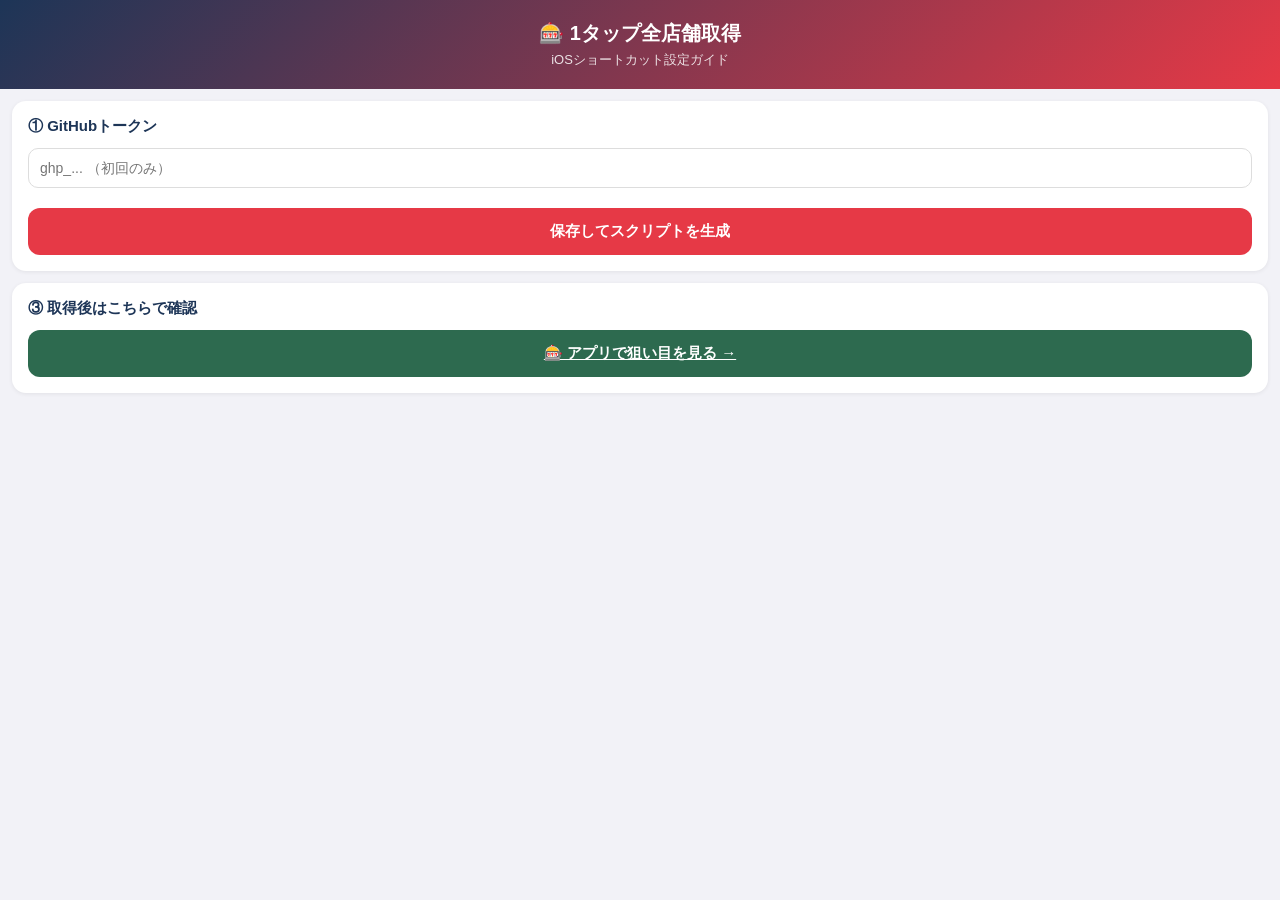
==== docs/shortcut.html @ c2588701 "fix: 連続実行で送信が途中で殺されるバグを修正（1タップ全店舗の前提） これまで「送信前にcompletion()」していたため、ショートカットが次の店のURLを 開いた瞬間にページが破棄され、送" ====
<!DOCTYPE html>
<html lang="ja">
<head>
  <meta charset="UTF-8">
  <meta name="viewport" content="width=device-width, initial-scale=1.0">
  <title>1タップ全店舗取得 – iOSショートカット設定</title>
  <style>
    *{box-sizing:border-box;margin:0;padding:0}
    body{font-family:-apple-system,BlinkMacSystemFont,'Segoe UI',sans-serif;background:#f2f2f7;color:#1c1c1e}
    .header{background:linear-gradient(135deg,#1d3557,#e63946);color:#fff;padding:20px 16px;text-align:center}
    .header h1{font-size:20px;margin-bottom:4px}
    .header p{font-size:13px;opacity:.85}
    .card{background:#fff;border-radius:14px;margin:12px;padding:16px;box-shadow:0 1px 4px rgba(0,0,0,.07)}
    .card h2{font-size:15px;font-weight:700;margin-bottom:12px;color:#1d3557}
    .btn{display:block;width:100%;padding:14px;border:none;border-radius:12px;font-size:15px;font-weight:700;cursor:pointer;text-align:center;margin-top:10px}
    .btn-primary{background:#e63946;color:#fff}
    .btn-copy{background:#1d3557;color:#fff;font-size:13px;padding:10px}
    .btn-green{background:#2d6a4f;color:#fff}
    .step{display:flex;align-items:flex-start;gap:12px;margin-bottom:14px;padding-bottom:14px;border-bottom:1px solid #f0f0f0}
    .step:last-child{border-bottom:none;margin-bottom:0}
    .step-num{background:#e63946;color:#fff;border-radius:50%;width:28px;height:28px;flex-shrink:0;display:flex;align-items:center;justify-content:center;font-size:14px;font-weight:700}
    .step-body{flex:1}
    .step-title{font-size:14px;font-weight:700;margin-bottom:4px}
    .step-desc{font-size:12px;color:#666;line-height:1.7}
    .step-desc strong{color:#e63946}
    .code-block{background:#1c1c1e;color:#4ade80;border-radius:10px;padding:12px;font-size:11px;font-family:monospace;word-break:break-all;margin-top:8px;max-height:80px;overflow:hidden;position:relative}
    .code-block.expanded{max-height:none}
    .token-ok{display:inline-block;background:#2d6a4f;color:#fff;border-radius:8px;padding:2px 8px;font-size:11px;margin-left:6px}
    input[type=password]{width:100%;padding:11px;border:1px solid #ddd;border-radius:10px;font-size:14px;margin-bottom:10px}
    .store-card{background:#f7f7f7;border-radius:10px;padding:12px;margin-bottom:10px}
    .store-card h3{font-size:13px;font-weight:700;margin-bottom:8px;color:#333}
    .copied{background:#2d6a4f!important}
    .flow-arrow{text-align:center;font-size:20px;color:#ccc;margin:4px 0}
    .badge{display:inline-block;border-radius:6px;padding:2px 8px;font-size:11px;font-weight:700;margin-right:4px}
    .badge-ios{background:#007aff;color:#fff}
    .badge-auto{background:#2d6a4f;color:#fff}
    .tag-new{background:#ff9f0a;color:#fff;border-radius:6px;padding:1px 6px;font-size:10px;margin-left:4px}
  </style>
</head>
<body>

<div class="header">
  <h1>🎰 1タップ全店舗取得</h1>
  <p>iOSショートカット設定ガイド</p>
</div>

<!-- STEP0: トークン -->
<div class="card">
  <h2>① GitHubトークン <span id="token-badge"></span></h2>
  <input type="password" id="token-input" placeholder="ghp_... （初回のみ）">
  <button class="btn btn-primary" onclick="saveToken()">保存してスクリプトを生成</button>
</div>

<!-- STEP1: ショートカット作成 -->
<div class="card" id="shortcut-guide" style="display:none">
  <h2>② iOSショートカットを作る</h2>

  <div style="background:#fff3cd;border-radius:10px;padding:10px 12px;margin-bottom:14px;font-size:12px;color:#856404">
    💡 ショートカットを1つ作るだけで、毎日1タップで6店舗のデータが全部取れます
  </div>

  <!-- ショートカット作成手順 -->
  <div class="step">
    <div class="step-num">1</div>
    <div class="step-body">
      <div class="step-title">ショートカットアプリを開く</div>
      <div class="step-desc">ホーム画面の「<strong>ショートカット</strong>」→ 右上の「<strong>＋</strong>」</div>
    </div>
  </div>

  <!-- 店舗ごとにURLオープン+JS実行を繰り返す -->
  <div style="font-size:12px;color:#666;margin-bottom:10px;padding:8px 10px;background:#f5f5f5;border-radius:8px">
    以下の <strong>①URLを開く → ②待機(3秒) → ③スクリプト実行</strong> を6店舗分追加します（計18アクション）
  </div>

  <div style="background:#e8f5e9;border-radius:10px;padding:10px 12px;margin-bottom:14px;font-size:12px;color:#1b5e20;line-height:1.8">
    <b>⚠️ 先に1回だけ準備してください</b><br>
    ダイナムとベガス成沢は<b>ボット認証</b>が出ます。初回は各店のURLをSafariで手動で開き、認証を通してください。
    Cookieが残るので、以降はショートカットだけで通ります。<br>
    <b>💡「待機」を必ず挟むこと</b>：ページ読み込みが終わる前にスクリプトが走ると失敗します。遅い店は5秒に伸ばしてください。
  </div>

  <!-- アイランド米沢 -->
  <div class="store-card">
    <h3>🏪 アイランド米沢</h3>
    <div class="step-desc" style="margin-bottom:8px">「<strong>URLを開く</strong>」アクションを追加 → 以下のURLを貼り付け</div>
    <div class="code-block" id="url-yonezawa">https://island.pt.teramoba2.com/yonezawa/standlist_slot?kind_code=Z</div>
    <button class="btn btn-copy" onclick="copyText('url-yonezawa',this)">📋 URLをコピー</button>
    <div class="step-desc" style="margin-top:10px;margin-bottom:8px">「<strong>待機</strong>」3秒 → 「<strong>Safariでスクリプトを実行</strong>」アクション追加 → 以下をコピーして貼り付け</div>
    <div class="code-block" id="code-yonezawa">⏳ 生成中...</div>
    <button class="btn btn-copy" onclick="copyText('code-yonezawa',this)">📋 スクリプトをコピー</button>
  </div>

  <div class="flow-arrow">↓</div>

  <!-- 上山 -->
  <div class="store-card">
    <h3>🏪 1円劇場上山</h3>
    <div class="step-desc" style="margin-bottom:8px">「<strong>URLを開く</strong>」アクション追加 → URLを貼り付け</div>
    <div class="code-block" id="url-kaminoyama">https://island.pt.teramoba2.com/kaminoyama/standlist_slot?kind_code=Z</div>
    <button class="btn btn-copy" onclick="copyText('url-kaminoyama',this)">📋 URLをコピー</button>
    <div class="step-desc" style="margin-top:10px;margin-bottom:8px">「<strong>待機</strong>」3秒 → 「<strong>Safariでスクリプトを実行</strong>」アクション追加 → スクリプトを貼り付け</div>
    <div class="code-block" id="code-kaminoyama">⏳ 生成中...</div>
    <button class="btn btn-copy" onclick="copyText('code-kaminoyama',this)">📋 スクリプトをコピー</button>
  </div>

  <div class="flow-arrow">↓</div>

  <!-- ベガスベガス米沢 -->
  <div class="store-card">
    <h3>🏪 ベガスベガス米沢</h3>
    <div class="step-desc" style="margin-bottom:8px">「<strong>URLを開く</strong>」アクション追加 → URLを貼り付け</div>
    <div class="code-block" id="url-vegas">https://vegasmobile.pt.teramoba2.com/hl-105/rack_info_kt?kind_code=21</div>
    <button class="btn btn-copy" onclick="copyText('url-vegas',this)">📋 URLをコピー</button>
    <div class="step-desc" style="margin-top:10px;margin-bottom:8px">「<strong>待機</strong>」3秒 → 「<strong>Safariでスクリプトを実行</strong>」アクション追加 → スクリプトを貼り付け</div>
    <div class="code-block" id="code-vegas">⏳ 生成中...</div>
    <button class="btn btn-copy" onclick="copyText('code-vegas',this)">📋 スクリプトをコピー</button>
  </div>

  <div class="flow-arrow">↓</div>

  <!-- ベガスベガス成沢 -->
  <div class="store-card">
    <h3>🏪 ベガスベガス成沢</h3>
    <div class="step-desc" style="margin-bottom:8px">※ 成沢だけはテラモバではなく<strong>P'sCUBE</strong>。URLが他店と違うので注意</div>
    <div class="step-desc" style="margin-bottom:8px">「<strong>URLを開く</strong>」アクション追加 → URLを貼り付け</div>
    <div class="code-block" id="url-narusawa">https://www.pscube.jp/dedamajyoho-P-townDMMpachi/c721220/</div>
    <button class="btn btn-copy" onclick="copyText('url-narusawa',this)">📋 URLをコピー</button>
    <div class="step-desc" style="margin-top:10px;margin-bottom:8px">「<strong>待機</strong>」3秒 → 「<strong>Safariでスクリプトを実行</strong>」アクション追加 → スクリプトを貼り付け（他店と同じスクリプトでOK・URLで自動判別）</div>
    <div class="code-block" id="code-narusawa">⏳ 生成中...</div>
    <button class="btn btn-copy" onclick="copyText('code-narusawa',this)">📋 スクリプトをコピー</button>
  </div>

  <div class="flow-arrow">↓</div>

  <!-- ダイナム米沢 -->
  <div class="store-card">
    <h3>🏪 ダイナム米沢</h3>
    <div class="step-desc" style="margin-bottom:8px">※ 最初にロボット認証が出たら、手で認証してから実行してください</div>
    <div class="step-desc" style="margin-bottom:8px">「<strong>URLを開く</strong>」アクション追加 → URLを貼り付け</div>
    <div class="code-block" id="url-dynam">https://www.dynam-data.jp/h/a725254/cgi-bin/nc-v13-001.php?cd_ps=2</div>
    <button class="btn btn-copy" onclick="copyText('url-dynam',this)">📋 URLをコピー</button>
    <div class="step-desc" style="margin-top:10px;margin-bottom:8px">「<strong>待機</strong>」3秒 → 「<strong>Safariでスクリプトを実行</strong>」アクション追加 → スクリプトを貼り付け</div>
    <div class="code-block" id="code-dynam">⏳ 生成中...</div>
    <button class="btn btn-copy" onclick="copyText('code-dynam',this)">📋 スクリプトをコピー</button>
  </div>

  <div class="flow-arrow">↓</div>

  <!-- ダイナム天童 -->
  <div class="store-card">
    <h3>🏪 ダイナム天童</h3>
    <div class="step-desc" style="margin-bottom:8px">※ 最初にロボット認証が出たら、手で認証してから実行してください</div>
    <div class="step-desc" style="margin-bottom:8px">「<strong>URLを開く</strong>」アクション追加 → URLを貼り付け</div>
    <div class="code-block" id="url-dynam-tendo">https://www.dynam-data.jp/h/a736724/cgi-bin/nc-v13-001.php?cd_ps=2</div>
    <button class="btn btn-copy" onclick="copyText('url-dynam-tendo',this)">📋 URLをコピー</button>
    <div class="step-desc" style="margin-top:10px;margin-bottom:8px">「<strong>待機</strong>」3秒 → 「<strong>Safariでスクリプトを実行</strong>」アクション追加 → スクリプトを貼り付け（米沢と同じスクリプトでOK・URLで自動判別）</div>
    <div class="code-block" id="code-dynam-tendo">⏳ 生成中...</div>
    <button class="btn btn-copy" onclick="copyText('code-dynam-tendo',this)">📋 スクリプトをコピー</button>
  </div>

  <div class="step" style="margin-top:14px">
    <div class="step-num">2</div>
    <div class="step-body">
      <div class="step-title">ショートカットに名前をつける</div>
      <div class="step-desc">「<strong>ジャグラーデータ取得</strong>」など好きな名前で保存</div>
    </div>
  </div>

  <div class="step">
    <div class="step-num">3</div>
    <div class="step-body">
      <div class="step-title">ホーム画面に追加</div>
      <div class="step-desc">ショートカットを開いて右上「…」→「<strong>ホーム画面に追加</strong>」<br>毎日このアイコンをタップするだけで6店舗一括取得！</div>
    </div>
  </div>
</div>

<!-- アプリへ -->
<div class="card">
  <h2>③ 取得後はこちらで確認</h2>
  <a class="btn btn-green" href="https://min-juggler.github.io/juggler/">🎰 アプリで狙い目を見る →</a>
</div>

<div style="height:40px"></div>

<script>
const REPO = 'min-juggler/juggler';
const GITHUB_BASE = 'https://raw.githubusercontent.com/' + REPO + '/main/docs/';

// iOS Shortcut用: completion()付きラッパー（インライン方式）
// ※ iOS Shortcutsは eval() を禁止しているため、ローダー方式は使えない
function wrapForShortcut(code, token, repo) {
  return code
    .replace(/__TOKEN__/g, token)
    .replace(/__REPO__/g, repo)
    .replace(/\}\)\(\);\s*$/, '})().then(r=>completion("done")).catch(e=>completion("error:"+e.message));');
}

// iOS用: 1回の実行で直近N日分（今日・昨日・…）を取得するラッパー
// ※スクリプト内部の completion('done') はローカルで無効化し、全日終了後に本物を呼ぶ
function wrapForShortcut3Day(code, token, repo, days) {
  const body = code
    .replace(/__TOKEN__/g, token)
    .replace(/__REPO__/g, repo)
    .replace(/^\(async function\(\)\{/, 'async function __jugRun(){var completion=function(){};')
    .replace(/\}\)\(\);\s*$/, '}');
  return body +
    '\nvar __realDone=(typeof completion==="function")?completion:function(){};' +
    '(async function(){for(var o=0;o>-' + days + ';o--){window.__JUG_DAYOFF__=o;try{await __jugRun();}catch(e){}}__realDone("done");})();';
}

async function fetchScript(filename) {
  const r = await fetch(GITHUB_BASE + filename + '?_=' + Date.now(), {cache:'no-store'});
  return await r.text();
}

function getToken() { return localStorage.getItem('github_token') || ''; }

function saveToken() {
  const t = document.getElementById('token-input').value.trim();
  if (!t) { alert('トークンを入力してください'); return; }
  localStorage.setItem('github_token', t);
  updateUI();
}

async function updateUI() {
  const token = getToken();
  const badge = document.getElementById('token-badge');
  const guide = document.getElementById('shortcut-guide');

  if (!token) {
    badge.innerHTML = '';
    guide.style.display = 'none';
    return;
  }

  badge.innerHTML = '<span class="token-ok">✅ 設定済</span>';
  document.getElementById('token-input').placeholder = '変更する場合のみ入力';
  guide.style.display = 'block';

  try {
    // テラモバスクリプト（yonezawa/kaminoyama両対応）
    const teramoba = await fetchScript('bookmarklet_code.js');
    const dynamCode = await fetchScript('bookmarklet_dynam.js');

    document.getElementById('code-yonezawa').textContent  = wrapForShortcut3Day(teramoba, token, REPO, 3);
    document.getElementById('code-kaminoyama').textContent = wrapForShortcut3Day(teramoba, token, REPO, 3);
    document.getElementById('code-vegas').textContent     = wrapForShortcut3Day(teramoba, token, REPO, 3);
    // 成沢(P'sCUBE)もbookmarklet_code.js内で自動判別される。D0〜D6があるので3日分取得に対応。
    document.getElementById('code-narusawa').textContent  = wrapForShortcut3Day(teramoba, token, REPO, 3);
    document.getElementById('code-dynam').textContent     = wrapForShortcut(dynamCode, token, REPO);
    document.getElementById('code-dynam-tendo').textContent = wrapForShortcut(dynamCode, token, REPO);
  } catch(e) {
    ['yonezawa','kaminoyama','vegas','narusawa','dynam','dynam-tendo'].forEach(id => {
      document.getElementById('code-' + id).textContent = '❌ 生成失敗: ' + e.message;
    });
  }
}

function copyText(elementId, btn) {
  const text = document.getElementById(elementId).textContent;
  navigator.clipboard.writeText(text).then(() => {
    const orig = btn.textContent;
    btn.textContent = '✅ コピーしました！';
    btn.classList.add('copied');
    setTimeout(() => { btn.textContent = orig; btn.classList.remove('copied'); }, 2000);
  }).catch(() => {
    // フォールバック
    const el = document.getElementById(elementId);
    const range = document.createRange();
    range.selectNodeContents(el);
    window.getSelection().removeAllRanges();
    window.getSelection().addRange(range);
    document.execCommand('copy');
    btn.textContent = '✅ コピーしました！';
    setTimeout(() => btn.textContent = '📋 コピー', 2000);
  });
}

updateUI();
</script>
</body>
</html>
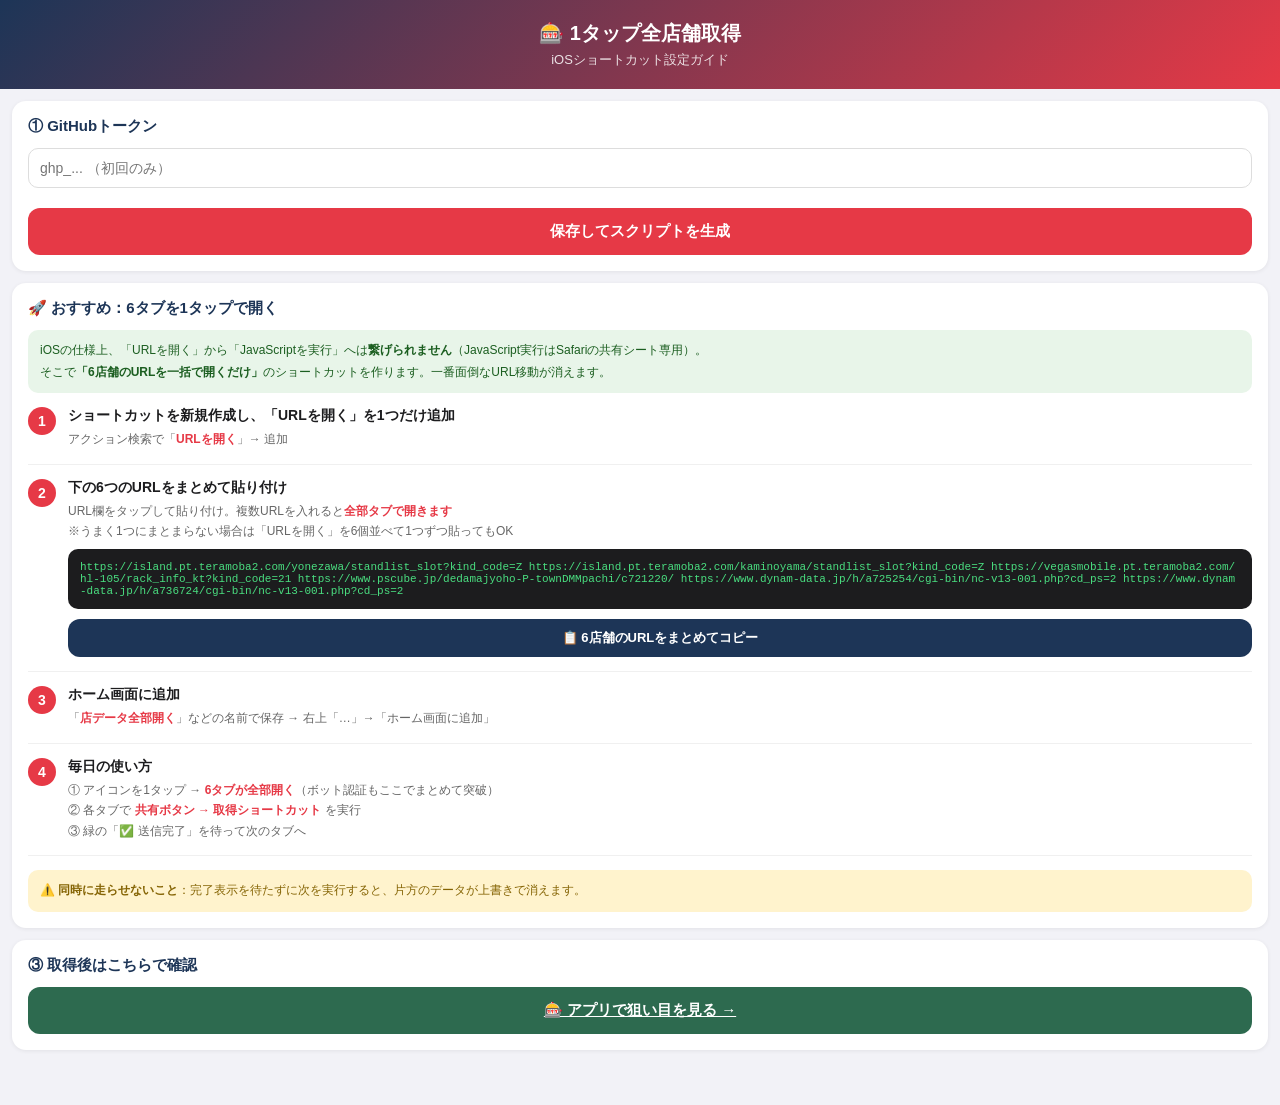
==== commit b06d049c: "feat: 「6タブを1タップで開く」ショートカット手順を追加 iOSの仕様上「URLを開く」→「JavaScriptを実行」は連鎖できない （JavaScript実行はSafariの共有シート専用で" ====
--- a/docs/shortcut.html
+++ b/docs/shortcut.html
@@ -51,12 +51,72 @@
   <button class="btn btn-primary" onclick="saveToken()">保存してスクリプトを生成</button>
 </div>
 
+<!-- おすすめ: 6タブ一括オープン -->
+<div class="card">
+  <h2>🚀 おすすめ：6タブを1タップで開く</h2>
+
+  <div style="background:#e8f5e9;border-radius:10px;padding:10px 12px;margin-bottom:14px;font-size:12px;color:#1b5e20;line-height:1.8">
+    iOSの仕様上、「URLを開く」から「JavaScriptを実行」へは<b>繋げられません</b>（JavaScript実行はSafariの共有シート専用）。<br>
+    そこで<b>「6店舗のURLを一括で開くだけ」</b>のショートカットを作ります。一番面倒なURL移動が消えます。
+  </div>
+
+  <div class="step">
+    <div class="step-num">1</div>
+    <div class="step-body">
+      <div class="step-title">ショートカットを新規作成し、「URLを開く」を1つだけ追加</div>
+      <div class="step-desc">アクション検索で「<strong>URLを開く</strong>」→ 追加</div>
+    </div>
+  </div>
+
+  <div class="step">
+    <div class="step-num">2</div>
+    <div class="step-body">
+      <div class="step-title">下の6つのURLをまとめて貼り付け</div>
+      <div class="step-desc">URL欄をタップして貼り付け。複数URLを入れると<strong>全部タブで開きます</strong><br>
+      ※うまく1つにまとまらない場合は「URLを開く」を6個並べて1つずつ貼ってもOK</div>
+      <div class="code-block expanded" id="url-all">https://island.pt.teramoba2.com/yonezawa/standlist_slot?kind_code=Z
+https://island.pt.teramoba2.com/kaminoyama/standlist_slot?kind_code=Z
+https://vegasmobile.pt.teramoba2.com/hl-105/rack_info_kt?kind_code=21
+https://www.pscube.jp/dedamajyoho-P-townDMMpachi/c721220/
+https://www.dynam-data.jp/h/a725254/cgi-bin/nc-v13-001.php?cd_ps=2
+https://www.dynam-data.jp/h/a736724/cgi-bin/nc-v13-001.php?cd_ps=2</div>
+      <button class="btn btn-copy" onclick="copyText('url-all',this)">📋 6店舗のURLをまとめてコピー</button>
+    </div>
+  </div>
+
+  <div class="step">
+    <div class="step-num">3</div>
+    <div class="step-body">
+      <div class="step-title">ホーム画面に追加</div>
+      <div class="step-desc">「<strong>店データ全部開く</strong>」などの名前で保存 → 右上「…」→「ホーム画面に追加」</div>
+    </div>
+  </div>
+
+  <div class="step">
+    <div class="step-num">4</div>
+    <div class="step-body">
+      <div class="step-title">毎日の使い方</div>
+      <div class="step-desc">
+        ① アイコンを1タップ → <strong>6タブが全部開く</strong>（ボット認証もここでまとめて突破）<br>
+        ② 各タブで <strong>共有ボタン → 取得ショートカット</strong> を実行<br>
+        ③ 緑の「✅ 送信完了」を待って次のタブへ
+      </div>
+    </div>
+  </div>
+
+  <div style="background:#fff3cd;border-radius:10px;padding:10px 12px;margin-top:10px;font-size:12px;color:#856404;line-height:1.8">
+    ⚠️ <b>同時に走らせないこと</b>：完了表示を待たずに次を実行すると、片方のデータが上書きで消えます。
+  </div>
+</div>
+
 <!-- STEP1: ショートカット作成 -->
 <div class="card" id="shortcut-guide" style="display:none">
-  <h2>② iOSショートカットを作る</h2>
-
-  <div style="background:#fff3cd;border-radius:10px;padding:10px 12px;margin-bottom:14px;font-size:12px;color:#856404">
-    💡 ショートカットを1つ作るだけで、毎日1タップで6店舗のデータが全部取れます
+  <h2>② 取得用ショートカット（店舗ごと）</h2>
+
+  <div style="background:#fff3cd;border-radius:10px;padding:10px 12px;margin-bottom:14px;font-size:12px;color:#856404;line-height:1.8">
+    💡 各店舗のスクリプトはここからコピーします。<b>「Safariでスクリプトを実行」だけ</b>のショートカットを作り、
+    店のページを開いた状態で<b>共有シートから実行</b>してください（これがiOS本来の使い方です）。<br>
+    下の「URLを開く」の記載は、1タップ連鎖を試したい場合の参考です。
   </div>
 
   <!-- ショートカット作成手順 -->
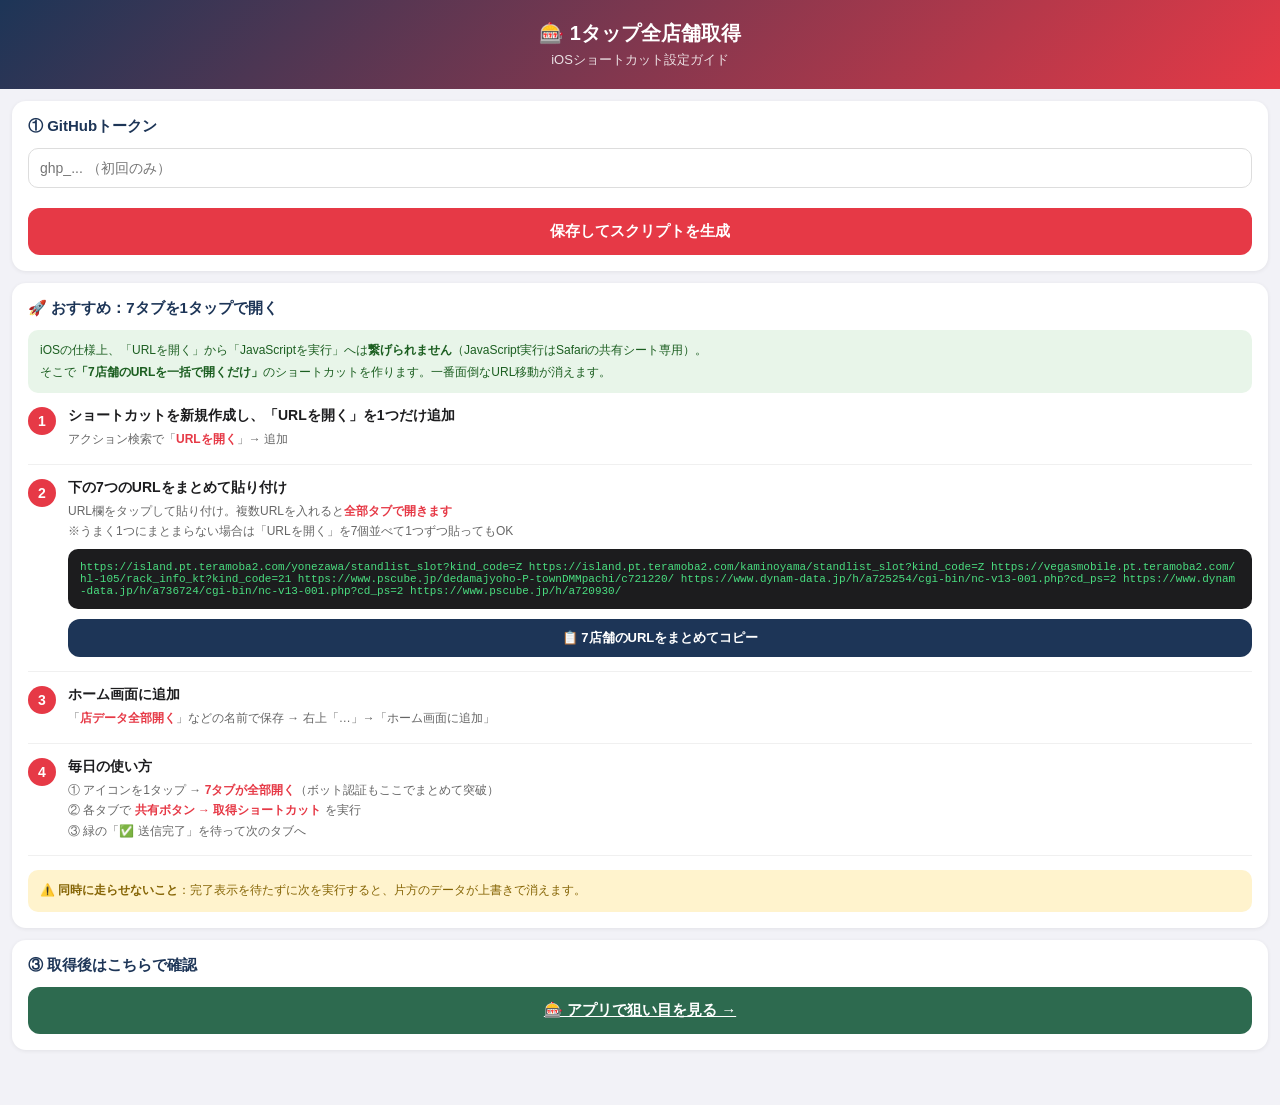
==== commit 04d92a8f: "feat: ニラク吉原店を追加（P'sCUBE /h/ 系）＋古いダイナムスクリプトの未修正バグを解消 ニラク吉原店(pscube.jp/h/a720930/)はダイナムと同じCGI体系(/h/<コー" ====
--- a/docs/shortcut.html
+++ b/docs/shortcut.html
@@ -51,13 +51,13 @@
   <button class="btn btn-primary" onclick="saveToken()">保存してスクリプトを生成</button>
 </div>
 
-<!-- おすすめ: 6タブ一括オープン -->
+<!-- おすすめ: 7タブ一括オープン -->
 <div class="card">
-  <h2>🚀 おすすめ：6タブを1タップで開く</h2>
+  <h2>🚀 おすすめ：7タブを1タップで開く</h2>
 
   <div style="background:#e8f5e9;border-radius:10px;padding:10px 12px;margin-bottom:14px;font-size:12px;color:#1b5e20;line-height:1.8">
     iOSの仕様上、「URLを開く」から「JavaScriptを実行」へは<b>繋げられません</b>（JavaScript実行はSafariの共有シート専用）。<br>
-    そこで<b>「6店舗のURLを一括で開くだけ」</b>のショートカットを作ります。一番面倒なURL移動が消えます。
+    そこで<b>「7店舗のURLを一括で開くだけ」</b>のショートカットを作ります。一番面倒なURL移動が消えます。
   </div>
 
   <div class="step">
@@ -71,16 +71,17 @@
   <div class="step">
     <div class="step-num">2</div>
     <div class="step-body">
-      <div class="step-title">下の6つのURLをまとめて貼り付け</div>
+      <div class="step-title">下の7つのURLをまとめて貼り付け</div>
       <div class="step-desc">URL欄をタップして貼り付け。複数URLを入れると<strong>全部タブで開きます</strong><br>
-      ※うまく1つにまとまらない場合は「URLを開く」を6個並べて1つずつ貼ってもOK</div>
+      ※うまく1つにまとまらない場合は「URLを開く」を7個並べて1つずつ貼ってもOK</div>
       <div class="code-block expanded" id="url-all">https://island.pt.teramoba2.com/yonezawa/standlist_slot?kind_code=Z
 https://island.pt.teramoba2.com/kaminoyama/standlist_slot?kind_code=Z
 https://vegasmobile.pt.teramoba2.com/hl-105/rack_info_kt?kind_code=21
 https://www.pscube.jp/dedamajyoho-P-townDMMpachi/c721220/
 https://www.dynam-data.jp/h/a725254/cgi-bin/nc-v13-001.php?cd_ps=2
-https://www.dynam-data.jp/h/a736724/cgi-bin/nc-v13-001.php?cd_ps=2</div>
-      <button class="btn btn-copy" onclick="copyText('url-all',this)">📋 6店舗のURLをまとめてコピー</button>
+https://www.dynam-data.jp/h/a736724/cgi-bin/nc-v13-001.php?cd_ps=2
+https://www.pscube.jp/h/a720930/</div>
+      <button class="btn btn-copy" onclick="copyText('url-all',this)">📋 7店舗のURLをまとめてコピー</button>
     </div>
   </div>
 
@@ -97,7 +98,7 @@
     <div class="step-body">
       <div class="step-title">毎日の使い方</div>
       <div class="step-desc">
-        ① アイコンを1タップ → <strong>6タブが全部開く</strong>（ボット認証もここでまとめて突破）<br>
+        ① アイコンを1タップ → <strong>7タブが全部開く</strong>（ボット認証もここでまとめて突破）<br>
         ② 各タブで <strong>共有ボタン → 取得ショートカット</strong> を実行<br>
         ③ 緑の「✅ 送信完了」を待って次のタブへ
       </div>
@@ -130,12 +131,13 @@
 
   <!-- 店舗ごとにURLオープン+JS実行を繰り返す -->
   <div style="font-size:12px;color:#666;margin-bottom:10px;padding:8px 10px;background:#f5f5f5;border-radius:8px">
-    以下の <strong>①URLを開く → ②待機(3秒) → ③スクリプト実行</strong> を6店舗分追加します（計18アクション）
+    以下の <strong>①URLを開く → ②待機(3秒) → ③スクリプト実行</strong> を7店舗分追加します（計21アクション）
   </div>
 
   <div style="background:#e8f5e9;border-radius:10px;padding:10px 12px;margin-bottom:14px;font-size:12px;color:#1b5e20;line-height:1.8">
     <b>⚠️ 先に1回だけ準備してください</b><br>
-    ダイナムとベガス成沢は<b>ボット認証</b>が出ます。初回は各店のURLをSafariで手動で開き、認証を通してください。
+    ダイナム・ベガス成沢・<b>ニラク吉原</b>は<b>ボット認証</b>が出ます（ニラクは特に出やすいです）。
+    初回は各店のURLをSafariで手動で開き、認証を通してください。
     Cookieが残るので、以降はショートカットだけで通ります。<br>
     <b>💡「待機」を必ず挟むこと</b>：ページ読み込みが終わる前にスクリプトが走ると失敗します。遅い店は5秒に伸ばしてください。
   </div>
@@ -219,6 +221,20 @@
     <button class="btn btn-copy" onclick="copyText('code-dynam-tendo',this)">📋 スクリプトをコピー</button>
   </div>
 
+  <div class="flow-arrow">↓</div>
+
+  <!-- ニラク吉原 -->
+  <div class="store-card">
+    <h3>🏪 ニラク吉原<span class="tag-new">NEW</span></h3>
+    <div class="step-desc" style="margin-bottom:8px">※ ボット認証が特に出やすい店です。最初にロボット認証が出たら、手で認証してから実行してください</div>
+    <div class="step-desc" style="margin-bottom:8px">「<strong>URLを開く</strong>」アクション追加 → URLを貼り付け</div>
+    <div class="code-block" id="url-niraku">https://www.pscube.jp/h/a720930/</div>
+    <button class="btn btn-copy" onclick="copyText('url-niraku',this)">📋 URLをコピー</button>
+    <div class="step-desc" style="margin-top:10px;margin-bottom:8px">「<strong>待機</strong>」3秒 → 「<strong>Safariでスクリプトを実行</strong>」アクション追加 → スクリプトを貼り付け（ダイナムと同じスクリプトでOK・URLで自動判別）</div>
+    <div class="code-block" id="code-niraku">⏳ 生成中...</div>
+    <button class="btn btn-copy" onclick="copyText('code-niraku',this)">📋 スクリプトをコピー</button>
+  </div>
+
   <div class="step" style="margin-top:14px">
     <div class="step-num">2</div>
     <div class="step-body">
@@ -231,7 +247,7 @@
     <div class="step-num">3</div>
     <div class="step-body">
       <div class="step-title">ホーム画面に追加</div>
-      <div class="step-desc">ショートカットを開いて右上「…」→「<strong>ホーム画面に追加</strong>」<br>毎日このアイコンをタップするだけで6店舗一括取得！</div>
+      <div class="step-desc">ショートカットを開いて右上「…」→「<strong>ホーム画面に追加</strong>」<br>毎日このアイコンをタップするだけで7店舗一括取得！</div>
     </div>
   </div>
 </div>
@@ -311,8 +327,10 @@
     document.getElementById('code-narusawa').textContent  = wrapForShortcut3Day(teramoba, token, REPO, 3);
     document.getElementById('code-dynam').textContent     = wrapForShortcut(dynamCode, token, REPO);
     document.getElementById('code-dynam-tendo').textContent = wrapForShortcut(dynamCode, token, REPO);
+    // ニラク吉原(pscube.jp/h/a720930/)もbookmarklet_dynam.js内で自動判別される
+    document.getElementById('code-niraku').textContent    = wrapForShortcut(dynamCode, token, REPO);
   } catch(e) {
-    ['yonezawa','kaminoyama','vegas','narusawa','dynam','dynam-tendo'].forEach(id => {
+    ['yonezawa','kaminoyama','vegas','narusawa','dynam','dynam-tendo','niraku'].forEach(id => {
       document.getElementById('code-' + id).textContent = '❌ 生成失敗: ' + e.message;
     });
   }
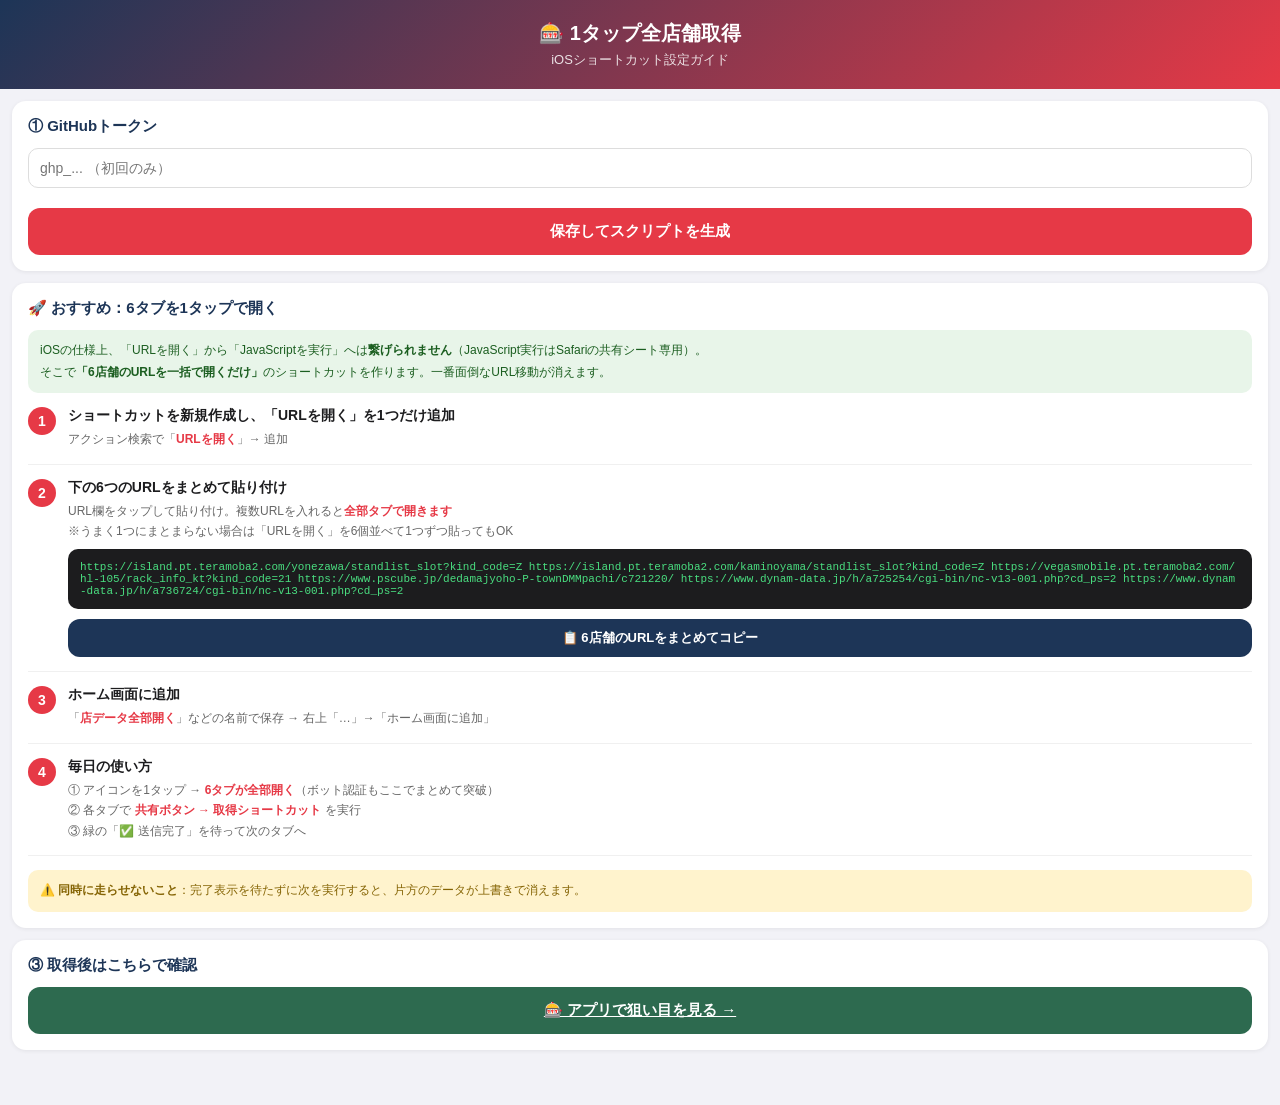
==== commit 59a8f774: "remove: ニラク吉原店の対応を打ち切り（3ヶ月間データ取得0件のため） Cloudflareのボット認証を突破できず、2026-05-25〜08-25の3ヶ月間で 一度もデータ取得に成功しなかっ" ====
--- a/docs/shortcut.html
+++ b/docs/shortcut.html
@@ -51,13 +51,13 @@
   <button class="btn btn-primary" onclick="saveToken()">保存してスクリプトを生成</button>
 </div>
 
-<!-- おすすめ: 7タブ一括オープン -->
+<!-- おすすめ: 6タブ一括オープン -->
 <div class="card">
-  <h2>🚀 おすすめ：7タブを1タップで開く</h2>
+  <h2>🚀 おすすめ：6タブを1タップで開く</h2>
 
   <div style="background:#e8f5e9;border-radius:10px;padding:10px 12px;margin-bottom:14px;font-size:12px;color:#1b5e20;line-height:1.8">
     iOSの仕様上、「URLを開く」から「JavaScriptを実行」へは<b>繋げられません</b>（JavaScript実行はSafariの共有シート専用）。<br>
-    そこで<b>「7店舗のURLを一括で開くだけ」</b>のショートカットを作ります。一番面倒なURL移動が消えます。
+    そこで<b>「6店舗のURLを一括で開くだけ」</b>のショートカットを作ります。一番面倒なURL移動が消えます。
   </div>
 
   <div class="step">
@@ -71,17 +71,16 @@
   <div class="step">
     <div class="step-num">2</div>
     <div class="step-body">
-      <div class="step-title">下の7つのURLをまとめて貼り付け</div>
+      <div class="step-title">下の6つのURLをまとめて貼り付け</div>
       <div class="step-desc">URL欄をタップして貼り付け。複数URLを入れると<strong>全部タブで開きます</strong><br>
-      ※うまく1つにまとまらない場合は「URLを開く」を7個並べて1つずつ貼ってもOK</div>
+      ※うまく1つにまとまらない場合は「URLを開く」を6個並べて1つずつ貼ってもOK</div>
       <div class="code-block expanded" id="url-all">https://island.pt.teramoba2.com/yonezawa/standlist_slot?kind_code=Z
 https://island.pt.teramoba2.com/kaminoyama/standlist_slot?kind_code=Z
 https://vegasmobile.pt.teramoba2.com/hl-105/rack_info_kt?kind_code=21
 https://www.pscube.jp/dedamajyoho-P-townDMMpachi/c721220/
 https://www.dynam-data.jp/h/a725254/cgi-bin/nc-v13-001.php?cd_ps=2
-https://www.dynam-data.jp/h/a736724/cgi-bin/nc-v13-001.php?cd_ps=2
-https://www.pscube.jp/h/a720930/</div>
-      <button class="btn btn-copy" onclick="copyText('url-all',this)">📋 7店舗のURLをまとめてコピー</button>
+https://www.dynam-data.jp/h/a736724/cgi-bin/nc-v13-001.php?cd_ps=2</div>
+      <button class="btn btn-copy" onclick="copyText('url-all',this)">📋 6店舗のURLをまとめてコピー</button>
     </div>
   </div>
 
@@ -98,7 +97,7 @@
     <div class="step-body">
       <div class="step-title">毎日の使い方</div>
       <div class="step-desc">
-        ① アイコンを1タップ → <strong>7タブが全部開く</strong>（ボット認証もここでまとめて突破）<br>
+        ① アイコンを1タップ → <strong>6タブが全部開く</strong>（ボット認証もここでまとめて突破）<br>
         ② 各タブで <strong>共有ボタン → 取得ショートカット</strong> を実行<br>
         ③ 緑の「✅ 送信完了」を待って次のタブへ
       </div>
@@ -131,15 +130,16 @@
 
   <!-- 店舗ごとにURLオープン+JS実行を繰り返す -->
   <div style="font-size:12px;color:#666;margin-bottom:10px;padding:8px 10px;background:#f5f5f5;border-radius:8px">
-    以下の <strong>①URLを開く → ②待機(3秒) → ③スクリプト実行</strong> を7店舗分追加します（計21アクション）
+    以下の <strong>①URLを開く → ②待機(3秒) → ③スクリプト実行</strong> を6店舗分追加します（計18アクション）
   </div>
 
   <div style="background:#e8f5e9;border-radius:10px;padding:10px 12px;margin-bottom:14px;font-size:12px;color:#1b5e20;line-height:1.8">
     <b>⚠️ 先に1回だけ準備してください</b><br>
-    ダイナム・ベガス成沢・<b>ニラク吉原</b>は<b>ボット認証</b>が出ます（ニラクは特に出やすいです）。
+    ダイナム・ベガス成沢は<b>ボット認証</b>が出ます。
     初回は各店のURLをSafariで手動で開き、認証を通してください。
     Cookieが残るので、以降はショートカットだけで通ります。<br>
-    <b>💡「待機」を必ず挟むこと</b>：ページ読み込みが終わる前にスクリプトが走ると失敗します。遅い店は5秒に伸ばしてください。
+    <b>💡「待機」を必ず挟むこと</b>：ページ読み込みが終わる前にスクリプトが走ると失敗します。遅い店は5秒に伸ばしてください。<br>
+    <b>📅 全店とも1回の実行で直近3日分</b>（今日・昨日・一昨日）をまとめて取得します。完了バーに対象日が出るので確認できます。
   </div>
 
   <!-- アイランド米沢 -->
@@ -221,19 +221,8 @@
     <button class="btn btn-copy" onclick="copyText('code-dynam-tendo',this)">📋 スクリプトをコピー</button>
   </div>
 
-  <div class="flow-arrow">↓</div>
-
-  <!-- ニラク吉原 -->
-  <div class="store-card">
-    <h3>🏪 ニラク吉原<span class="tag-new">NEW</span></h3>
-    <div class="step-desc" style="margin-bottom:8px">※ ボット認証が特に出やすい店です。最初にロボット認証が出たら、手で認証してから実行してください</div>
-    <div class="step-desc" style="margin-bottom:8px">「<strong>URLを開く</strong>」アクション追加 → URLを貼り付け</div>
-    <div class="code-block" id="url-niraku">https://www.pscube.jp/h/a720930/</div>
-    <button class="btn btn-copy" onclick="copyText('url-niraku',this)">📋 URLをコピー</button>
-    <div class="step-desc" style="margin-top:10px;margin-bottom:8px">「<strong>待機</strong>」3秒 → 「<strong>Safariでスクリプトを実行</strong>」アクション追加 → スクリプトを貼り付け（ダイナムと同じスクリプトでOK・URLで自動判別）</div>
-    <div class="code-block" id="code-niraku">⏳ 生成中...</div>
-    <button class="btn btn-copy" onclick="copyText('code-niraku',this)">📋 スクリプトをコピー</button>
-  </div>
+  <!-- ニラク吉原は2026-08-25に対応を打ち切った。
+       Cloudflareのボット認証を突破できず、3ヶ月間で一度もデータ取得に成功しなかったため。 -->
 
   <div class="step" style="margin-top:14px">
     <div class="step-num">2</div>
@@ -247,7 +236,7 @@
     <div class="step-num">3</div>
     <div class="step-body">
       <div class="step-title">ホーム画面に追加</div>
-      <div class="step-desc">ショートカットを開いて右上「…」→「<strong>ホーム画面に追加</strong>」<br>毎日このアイコンをタップするだけで7店舗一括取得！</div>
+      <div class="step-desc">ショートカットを開いて右上「…」→「<strong>ホーム画面に追加</strong>」<br>毎日このアイコンをタップするだけで6店舗一括取得！</div>
     </div>
   </div>
 </div>
@@ -325,12 +314,11 @@
     document.getElementById('code-vegas').textContent     = wrapForShortcut3Day(teramoba, token, REPO, 3);
     // 成沢(P'sCUBE)もbookmarklet_code.js内で自動判別される。D0〜D6があるので3日分取得に対応。
     document.getElementById('code-narusawa').textContent  = wrapForShortcut3Day(teramoba, token, REPO, 3);
-    document.getElementById('code-dynam').textContent     = wrapForShortcut(dynamCode, token, REPO);
-    document.getElementById('code-dynam-tendo').textContent = wrapForShortcut(dynamCode, token, REPO);
-    // ニラク吉原(pscube.jp/h/a720930/)もbookmarklet_dynam.js内で自動判別される
-    document.getElementById('code-niraku').textContent    = wrapForShortcut(dynamCode, token, REPO);
+    // ダイナムもDai[]にD0〜D6の7日分があるため3日分取得に対応
+    document.getElementById('code-dynam').textContent     = wrapForShortcut3Day(dynamCode, token, REPO, 3);
+    document.getElementById('code-dynam-tendo').textContent = wrapForShortcut3Day(dynamCode, token, REPO, 3);
   } catch(e) {
-    ['yonezawa','kaminoyama','vegas','narusawa','dynam','dynam-tendo','niraku'].forEach(id => {
+    ['yonezawa','kaminoyama','vegas','narusawa','dynam','dynam-tendo'].forEach(id => {
       document.getElementById('code-' + id).textContent = '❌ 生成失敗: ' + e.message;
     });
   }
